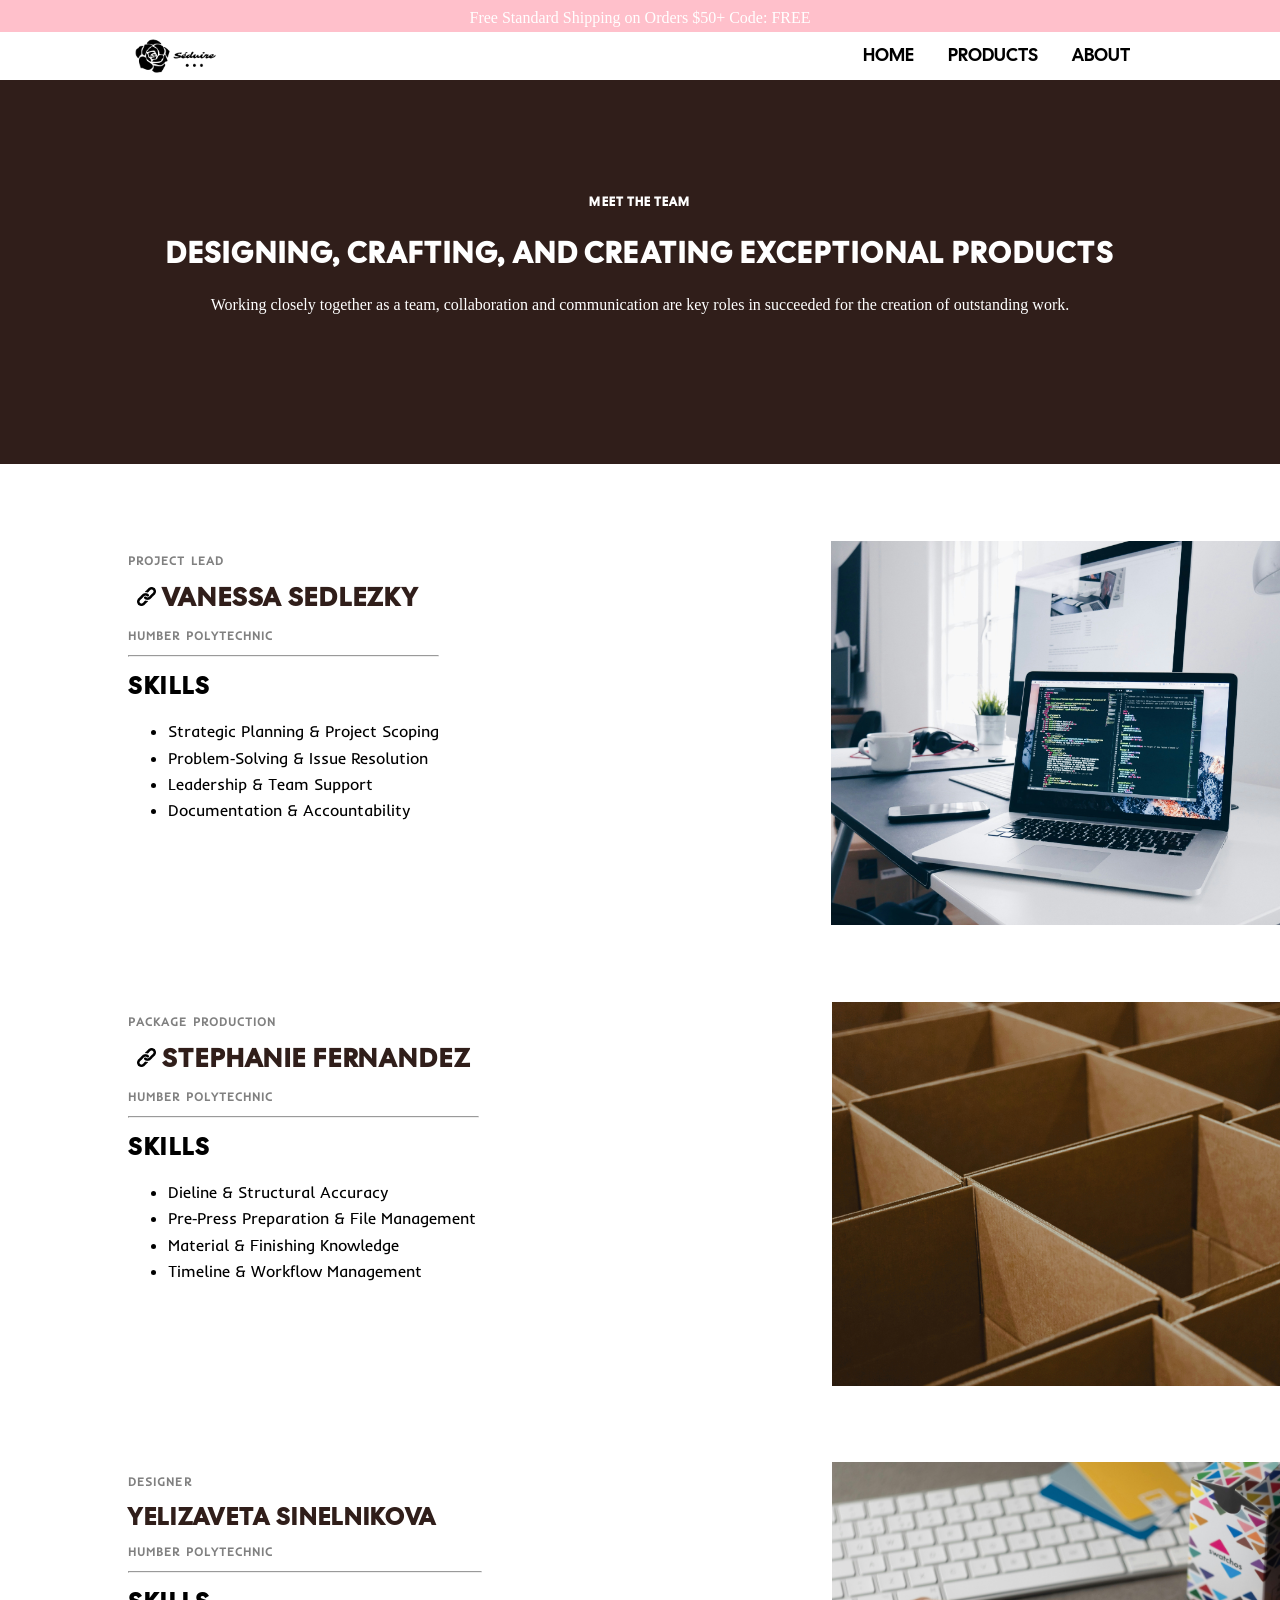
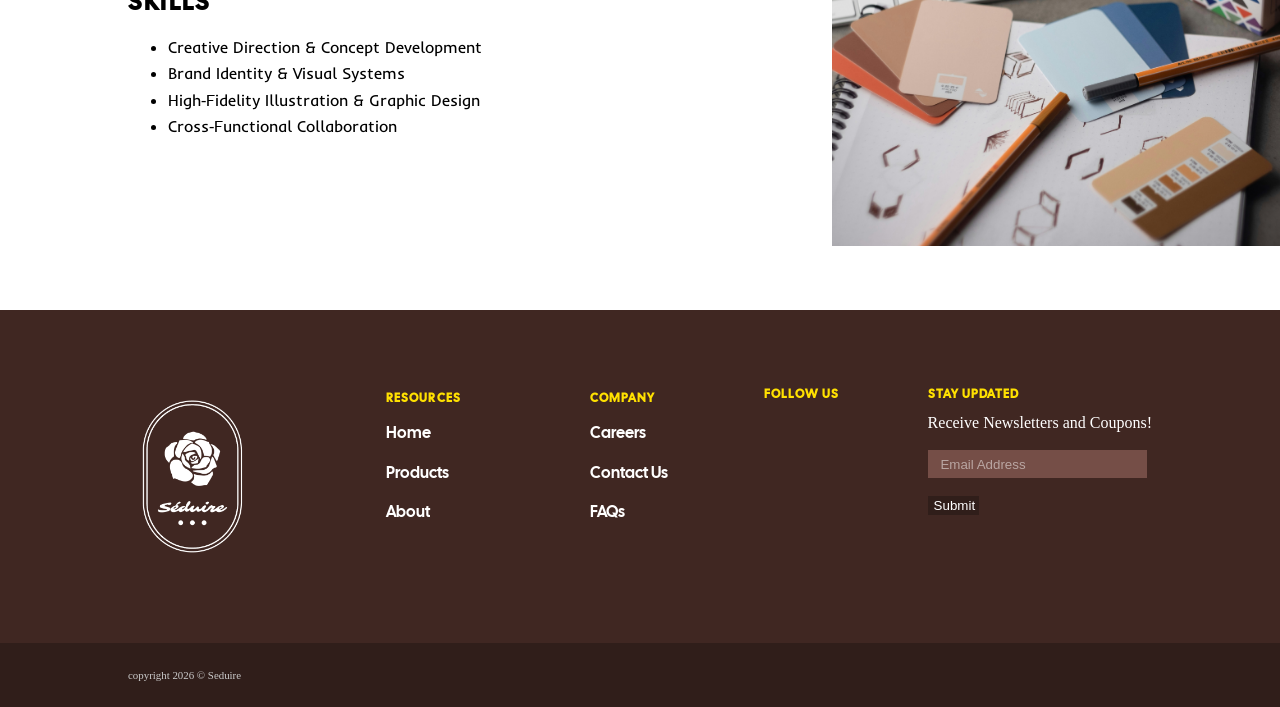
==== about.html @ 87f4331c "Add files via upload" ====
<!DOCTYPE html>
<html>

<head>
<title>Seduire</title>
<link rel="icon" type="image/x-icon" href="IMG/website-logo.png">
<meta name="description" content="Seduire Chocolates and Delicacies">
<meta name="keywords" content="">
<meta name="viewport" content="width=device-width, initial-scale=1">
<meta charset="UTF-8">
<link rel="stylesheet" href="CSS/style.css" type="text/css">
<link href='https://fonts.googleapis.com/css?family=Cal Sans' rel='stylesheet'>
<link href='https://fonts.googleapis.com/css?family=Inder' rel='stylesheet'>
<script src='https://kit.fontawesome.com/a076d05399.js' crossorigin='anonymous'></script>
</head>

<body>

    <div class="promo">
        <p>Free Standard Shipping on Orders $50+ Code: FREE</p>
    </div>

    <div class="nav" id="nav">
        <div class="nav-logo">
            <img src="IMG/Seduire-logo_Horizontal - Black.png" alt="">
        </div>

        <div class="nav-buttons">
            <ol>
            <li><a href="index.html">HOME</a></li>
            <li><a href="">PRODUCTS</a></li>
            <li><a href="">ABOUT</a></li>
            </ol>
        </div>

    </div>
    

    <section id="about-hero">
        <div>
    <h3>MEET THE TEAM</h3>
    <h1>DESIGNING, CRAFTING, AND CREATING EXCEPTIONAL PRODUCTS</h1>
    <p>Working closely together as a team, collaboration and communication are key roles in succeeded for the creation of outstanding work.</p>


        </div>
    </section>


    <section id="about-main">

        <div class="member">
            <div>
                <h3>PROJECT LEAD</h3>
                <a href="https://vanessasedlezky.com/" target="_blank">
                <img src="IMG/link.png" alt="">
                <h1>VANESSA SEDLEZKY</h1></a>
                </a>
                <h3>HUMBER POLYTECHNIC</h3>
                <hr>
                <h2>SKILLS</h2>

                <ul>
                    <li>Strategic Planning & Project Scoping</li>
                    <li>Problem‑Solving & Issue Resolution</li>
                    <li>Leadership & Team Support</li>
                    <li>Documentation & Accountability</li>
                </ul>
            </div>
            <div>
                <img src="IMG/coding.jpg" alt="">
            </div>
        </div>

        <div class="member">
            <div>
                <h3>PACKAGE PRODUCTION</h3>
                <a href="https://stephanie-fernandez-portfolio.webflow.io/" target="_blank">
                <img src="IMG/link.png" alt="">
                <h1>STEPHANIE FERNANDEZ</h1>
                </a>
                <h3>HUMBER POLYTECHNIC</h3>
                <hr>
                <h2>SKILLS</h2>

                <ul>
                    <li>Dieline & Structural Accuracy</li>
                    <li>Pre‑Press Preparation & File Management</li>
                    <li>Material & Finishing Knowledge</li>
                    <li>Timeline & Workflow Management</li>
                </ul>

            </div>
            <div>
                <img src="IMG/packaging.jpg" alt="">
            </div>
        </div>

        <div class="member">
            <div>
                <h3>DESIGNER</h3>
                <h1>YELIZAVETA SINELNIKOVA</h1>
                <h3>HUMBER POLYTECHNIC</h3>
                <hr>
                <h2>SKILLS</h2>

                <ul>
                    <li>Creative Direction & Concept Development</li>
                    <li>Brand Identity & Visual Systems</li>
                    <li>High‑Fidelity Illustration & Graphic Design</li>
                    <li>Cross‑Functional Collaboration</li>
                </ul>
            </div>
            <div>
                <img src="IMG/design.jpg" alt="">
            </div>
        </div>

    </section>


    <div class="footer">

        <div class="footer-flex">
            <div class="footer-logo">
                <img src="IMG/Seduire-logo_Vertical - White.png" alt="">
            </div>

            <div class="footer-nav">
            <ol>
                <li><h3>RESOURCES</h3></li>
                <li><a href="index.html">Home</a></li>
                <li><a href="">Products</a></li>
                <li><a href="">About</a></li>
            </ol>
            </div>

            <div class="footer-company">
            <ol>
                <li><h3>COMPANY</h3></li>
                <li><a href="">Careers</a></li>
                <li><a href="">Contact Us</a></li>
                <li><a href="">FAQs</a></li>
            </ol>
            </div>

            <div class="footer-social">
                <h3>FOLLOW US</h3>
                <a href=""><img src="IMG/instagram.png" alt=""></a>
                <a href=""><img src="IMG/video.png" alt=""></a>
            </div>

            <div class="footer-news">
                <h3>STAY UPDATED</h3>
                <p>Receive Newsletters and Coupons!</p>
                <form action=""><br>
                <input type="text" onfocus="this.value=''" id="email" name="email" value="Email Address"><br><br>
                <input type="submit" id="submit" value="Submit">
                </form>
            </div>

        </div>

       
    </div>

        <div class="copyright">
        <p>copyright 2026 © Seduire</p>
        </div>

</body>
</html>
---- CSS/style.css ----
body{
    margin: 0;
}

h1{
    font-family: 'Cal Sans';
    letter-spacing: 0.07em;
    color: #301E1A;
}

h3{
    font-family: 'Cal Sans';
    letter-spacing: 0.09em;
    font-size: 0.75em;
    color: rgb(255, 191, 0);
}

a, button, #submit{
    cursor: pointer;
}

p{
    color: black;
}

.pop-up{
    background-color: rgba(0, 0, 0, 0.421);
    z-index: 100;
    position: fixed;
    top: 0;
    left: 0;
    width: 100%;
    height: 100%;
    display: flex;
    justify-content: center;
    align-items: center;
}

.pop-up a{
    position: absolute;
    top: 25%;
    right: 26%;
    color: black;
    font-size: 2vw;
    text-decoration: none;
}

.pop-up img{
    height: 4vw;
}

.pop-promo{
    width: 25vw;
    background-color: rgb(255, 237, 215);
    height: 25vw;
}

.pop-promo img{
    height: 100%;
    width: auto;
}

.pop-content{
    background-color: rgb(255, 237, 215);
    width: 25vw;
    height: 25vw;
    text-align: center;
    display: flex;
    justify-content: center;
    align-items: center;
}

.pop-content form #email{
    width: 14vw;
    background-color: rgb(255, 255, 255);
    border: solid 2px rgb(67, 67, 67);
    height: 2vw;
    text-align: center;
}

.pop-content form #submit{
    width: 14vw;
    height: 2vw;
    background-color: pink;
    color: white;
    border: 0;
}

.pop-content button{
    background-color: transparent;
    border: 0;
    width: 8vw;
    height: 2vw;
    color:rgb(83, 83, 83);
    text-decoration: underline;
    margin-top: 0.5vw;
}

.pop-content h2{
    font-size: 2.5vw;
    font-family: 'Cal Sans';
    letter-spacing: 0.09em;
    margin: 0;

}

.pop-content h3{
    color: black;
    font-size: 0.75vw;
}

.promo{
    height: 2.5vw;
    background-color: pink;
    text-align: center;
}

.promo p{
    margin: 0;
    padding-top: 0.7vw;
    color: white;
}

.nav{
    background-color:white;
    border-bottom:  rgba(0, 0, 0, 0.5) 1px;
    width: 100%;
    height: 3.75vw;
    margin: 0;
    display: flex;
    flex-direction: row;
    justify-content: space-between;
    position: sticky;
    top: 0;
    z-index: 11;
}

.nav-logo{
    margin: auto 0 auto 10vw;
    color: black;
    height: inherit;
}

.nav-logo img{
    height: 100%;
}

.nav-buttons{
    margin: auto 10vw auto 0;
}

.nav ol{
    list-style: none;
    margin: 0;
}

.nav ol li{
    display: inline;
    margin-right: 1vw;
}

.nav a{
    text-decoration: none;
    color: black;
    font-size: 1.1em;
    background: linear-gradient(currentColor 0 0) 
    bottom left/
    var(--underline-width, 0%) 0.1em
    no-repeat;
    display: inline-block;
    padding: 0 .5em 0.15em;
    text-decoration: none;
    transition: background-size 0.5s;
    font-family: 'Cal Sans';
}

.nav a:hover{
    color: brown; 
    --underline-width: 100%;
    transition: 300ms;
}



/*--------HERO----------*/
#hero{
    background-color: aqua;
    height: 30vw;
    width: 100%;
}

.slideshow-container{
    height: inherit;
    overflow: hidden;
    position: relative;
}

.slideshow-container img{
    height: inherit;
    width: 100vw;
}

.prev, .next {
  cursor: pointer;
  position: absolute;
  top: 45%;
  width: auto;
  padding: 16px;
  margin-top: -22px;
  color: white;
  font-weight: bold;
  font-size: 3vw;
  transition: 0.6s ease;
  border-radius: 0 3px 3px 0;
  user-select: none;
}

.next {
  right: 0;
  border-radius: 3px 0 0 3px;
}

.hero-butt-1 button{
    background-color: pink;
    color: white;
    border: 0;
    width: 7vw;
    height: 2vw;
    position: absolute;
    top: 72%;
    left: 12%;
}

.hero-butt-1 button:hover{
    color: pink;
    background-color: transparent;
    border: solid 2px pink;
    transition: 300ms;
}

.hero-butt-2 button{
    background-color: white;
    color: black;
    border: 0;
    width: 7vw;
    height: 2vw;
    position: absolute;
    top: 65%;
    right: 10%;
}

.hero-butt-2 button:hover{
    color: white;
    background-color: transparent;
    border: solid 2px white;
    transition: 300ms;
}

.hero-butt-3 button{
    background-color: white;
    color: black;
    border: 0;
    width: 7vw;
    height: 2vw;
    position: absolute;
    top: 62%;
    left: 10.75%;
}

.hero-butt-3 button:hover{
    color:#252715;
    background-color: transparent;
    border: solid 2px #252715;
    transition: 300ms;
}

/*-------------MAIN-------------*/
#main, #tertiary{
    margin: 5vw 10vw 5vw 10vw;
}

.spring-header{
    display: flex;
    justify-content: space-between;
}

.spring-header button{
    color: white;
    background-color: black;
    width: 7vw;
    height: 3vw;
    border: 0;
    margin: auto 0 auto 0;
}

.spring-header button:hover{
    background-color: transparent;
    color: black;
    border: solid 2px black;
    transition: 300ms;
}

.collection-gallery{
    display: flex;
    justify-content: space-between;
}

.collection-item{
    width: 19vw;
    height: 17vw;
    position: relative;
    display: flex;
}

.collection-item img{
    width: inherit;
    overflow: hidden;
    align-items: center;
}

.collection-gallery h3{
    font-family: 'Inder';
    color: black;
    letter-spacing: 0.15vw;
    font-size: 0.9vw;
    margin: 0;
    margin-top: 0.7vw;
    padding: 0;
}

.overlay{
    bottom: 100%;
    position: absolute;
    width: 100%;
    height: 0%;
    text-align: center;
    transition: 400ms;
    overflow: hidden;
    display: flex;
}

.overlay button{
    background-color: white;
    border: solid 2px black;
    width: 16vw;
    height: 2.5vw;
    position: absolute;
    bottom: 6%;
    right: 8%;
    box-shadow: 0px 10px 40px -5px rgba(0, 0, 0, 0.15);
}

.overlay img{
    width: 100%;
    position: absolute;
    top: 0;
    left: 0;
    margin: auto;
}

.overlay button:hover{
    background-color: black;
    border: 0;
    color: white;
    transition: 300ms;
}

.collection-item:hover .overlay {
  bottom: 0;
  height: 100%;
  transition: 400ms;
}

.qualities{
    display: flex;
    justify-content: space-between;
    margin-bottom: 5vw;
}

.qualities div{
    width: 15vw;
    margin-top: 2vw;
}

.qualities img{
    height: 1.5vw;
    width: auto;
}

.qualities h2{
    font-family: 'Inder';
    letter-spacing: 0.15vw;
}

.flavour-collections{
    display: flex;
    justify-content: space-between;
    margin-top:1.5vw;
}

.flavour-collections .col{
    width: 25vw;
    height: 25vw;
}

.flavour-collections .col div{
    height: 18vw;
    width: inherit;
    overflow: hidden;
}

.flavour-collections .col div img{
    width: 100%;
    height: auto;
    transition: 300ms;
}

.flavour-collections img:hover{
    transform: scale(1.05);
    transition: 300ms;
}

.flavour-collections .col .btn-arrow{
    display: flex;
    align-items: center;
    height: 4vw;
    gap: 0.25vw;
}

.flavour-collections button{
    padding: 0;
    background-color: transparent;
    border: 0;
    letter-spacing: 0.15vw;
    font-size: 1.25vw;
    font-family: 'Inder';
}

/*-------SECONDARY---------*/
.secondary-about{
    height: 45vw;
    background-color: blue;
    margin: 5vw 0 5vw 0;
    overflow: hidden;
    position: relative;
}

.secondary-about img{
    width: 100%;
    position: absolute;
    bottom: -5%;
}

.about-text{
    position: absolute;
    left: 11%;
    top: 22%;
    width: 30vw;
}

.about-text h1{
    color: white;
}

.about-text p{
    color: white;
}

.about-text button{
    background-color: white;
    color: black;
    border: 0;
    width: 7vw;
    height: 2vw;
    margin-top: 1vw;
}

.about-text button:hover{
    color: white;
    background-color: transparent;
    border: solid 2px white;
    transition: 300ms;
}

#quad{
    margin-right: 0;
}

.sale{
    display: flex;
    height: 35vw;
    justify-content: space-between;
    margin-left: 10vw;
    align-items: center;
    margin-bottom: 7vw;
    gap: 10vw;
}

.sale .sale-img{
    display: flex;
    gap: 2vw;
    height: inherit;
}

.sale p{
    margin-top: 1.5vw;
    color: rgb(28, 28, 28);
}

.sale button{
    background-color: black;
    color: white;
    border: 0;
    height: 2vw;
    width: 8vw;
    transition: 300ms;
    margin-top: 1.5vw;
}

.sale button:hover{
    background-color: transparent;
    border: 2px solid black;
    color: black;
    transition: 300ms;
}

/*-------- ABOUT---------*/
#about-hero{
    background-color:  #301E1A;
    height: 30vw;
    text-align: center;
}

#about-hero div{
    padding: 8vw;
}

#about-hero h1{
    font-size: 2.25vw;
}

#about-hero h1, #about-hero h3,#about-hero p{
    color: white;
}

#about-main{
    margin-left: 10vw;
    margin-bottom: 5vw;
    width: 100%;
}

.member{
    height: 30vw;
    display: flex;
    justify-content: space-between;
    margin-top: 6vw;
    position: relative;
}

.member h3{
    color: gray;
    font-family: 'Inder';
}

.member h1{
    margin: 0;
}

.member h2{
    font-family: 'Cal Sans';
    margin-top: 1vw;
    letter-spacing: 0.2vw;
}

.member a{
    text-decoration: none;
    display: flex;
    align-items: center;
    gap: 0.5vw;
}


.member a{
    text-decoration: none;
    color: black;
    font-size: 1.1em;
    background: linear-gradient(currentColor 0 0) 
    bottom left/
    var(--underline-width, 0%) 0.1em
    no-repeat;
    padding: 0 .5em 0.15em;
    text-decoration: none;
    transition: background-size 0.5s;
    font-family: 'Cal Sans';
}

.member a:hover{
    color: brown; 
    --underline-width: 100%;
    transition: 300ms;
}


.member a img{
    height: 1.5vw;
}

.member img{
    height: 100%;
}

.member li{
    font-family: 'Inder';
    margin-top: 0.5vw;
}

.member .qr{
    height: 8vw;
    position: absolute;
    bottom: 0;
    left: 0;
}

/*---------FOOTER---------*/
.footer{
    background-color: #402722;
    height: 16vw;
    padding: 5vw 10vw 5vw 10vw;
}

.footer h3{
    color: rgb(255, 225, 0);
}

.footer-flex{
    display: flex;
    flex-direction: row;
    justify-content: space-between;
    height: inherit;
}

.footer-flex li{
    display: block;
    margin-bottom: 1.25vw;
}

.footer-flex a{
    color: white;
    text-decoration: none;
    background: linear-gradient(currentColor 0 0) 
    bottom left/
    var(--underline-width, 0%) 0.1em
    no-repeat;
    display: inline-block;
    padding: 0 .5em 0.15em 0;
    text-decoration: none;
    transition: background-size 0.5s;
    font-family: 'Cal sans';
    margin: 0;
}

.footer-flex a:hover{
    
    color: white; 
    --underline-width: 100%;
    transition: 300ms;
}

.footer-logo img{
    height: 100%;
}

.footer-news p{
    color: white;
    margin: 0;
}


.footer-news #email{
    width: 16vw;
    height: 2vw;
    background-color:#754e47;
    border: 0;
    color: rgba(255, 255, 255, 0.493);
    padding-left: 1vw;
}

.footer-news #submit{
    background-color: #301E1A;
    color: white;
    border: 0;
    width: 4vw;
    height: 1.5vw;
}

.copyright{
    background-color: #301E1A;
    height: 5vw;
}

.copyright p{
    color: rgb(203, 203, 203);
    margin: auto;
    padding-top: 2vw;
    padding-left: 10vw;
    font-size: 0.85vw;
}
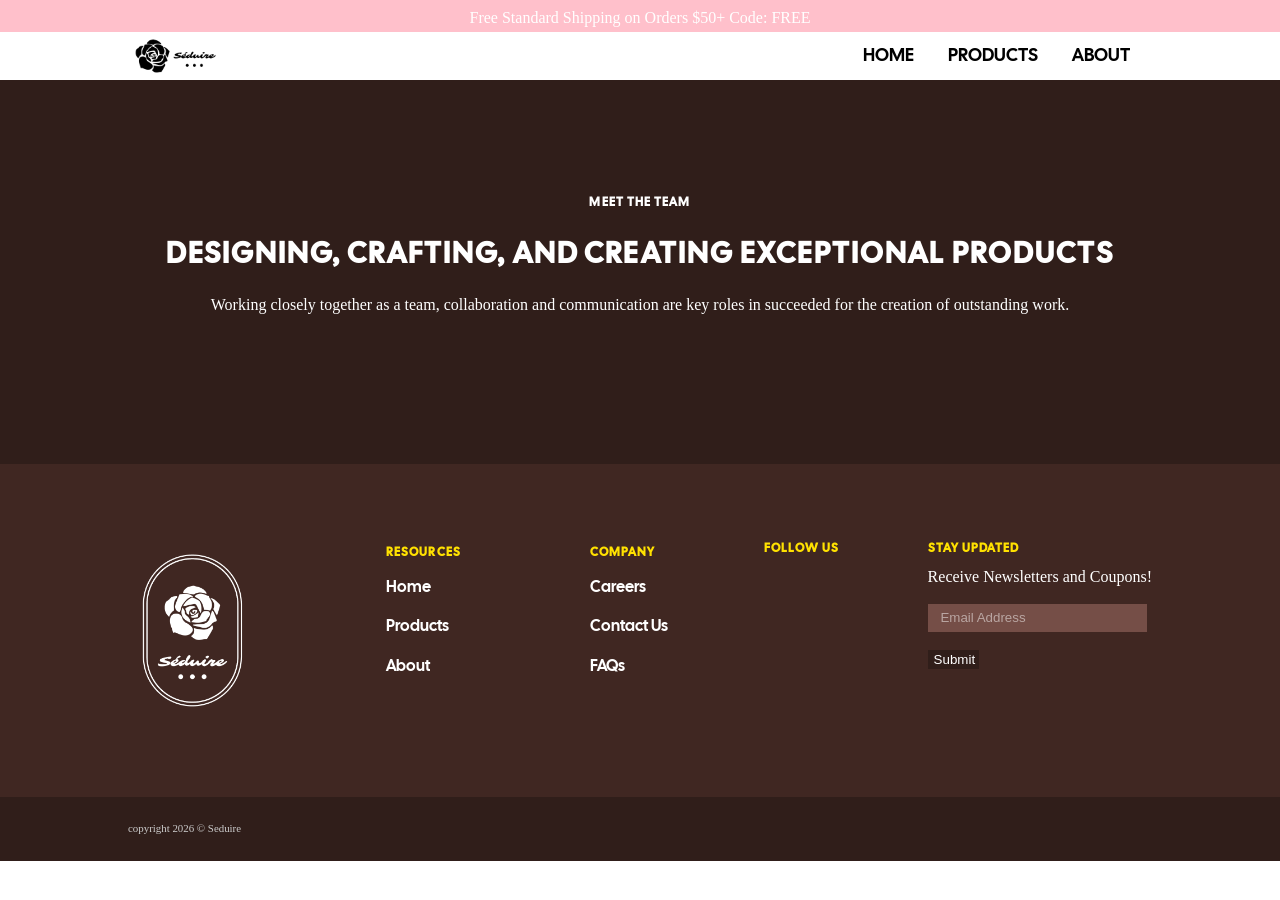
==== commit aae2e409: "Add files via upload" ====
--- a/about.html
+++ b/about.html
@@ -46,7 +46,7 @@
         </div>
     </section>
 
-
+<!--
     <section id="about-main">
 
         <div class="member">
@@ -117,7 +117,7 @@
         </div>
 
     </section>
-
+-->
 
     <div class="footer">
 
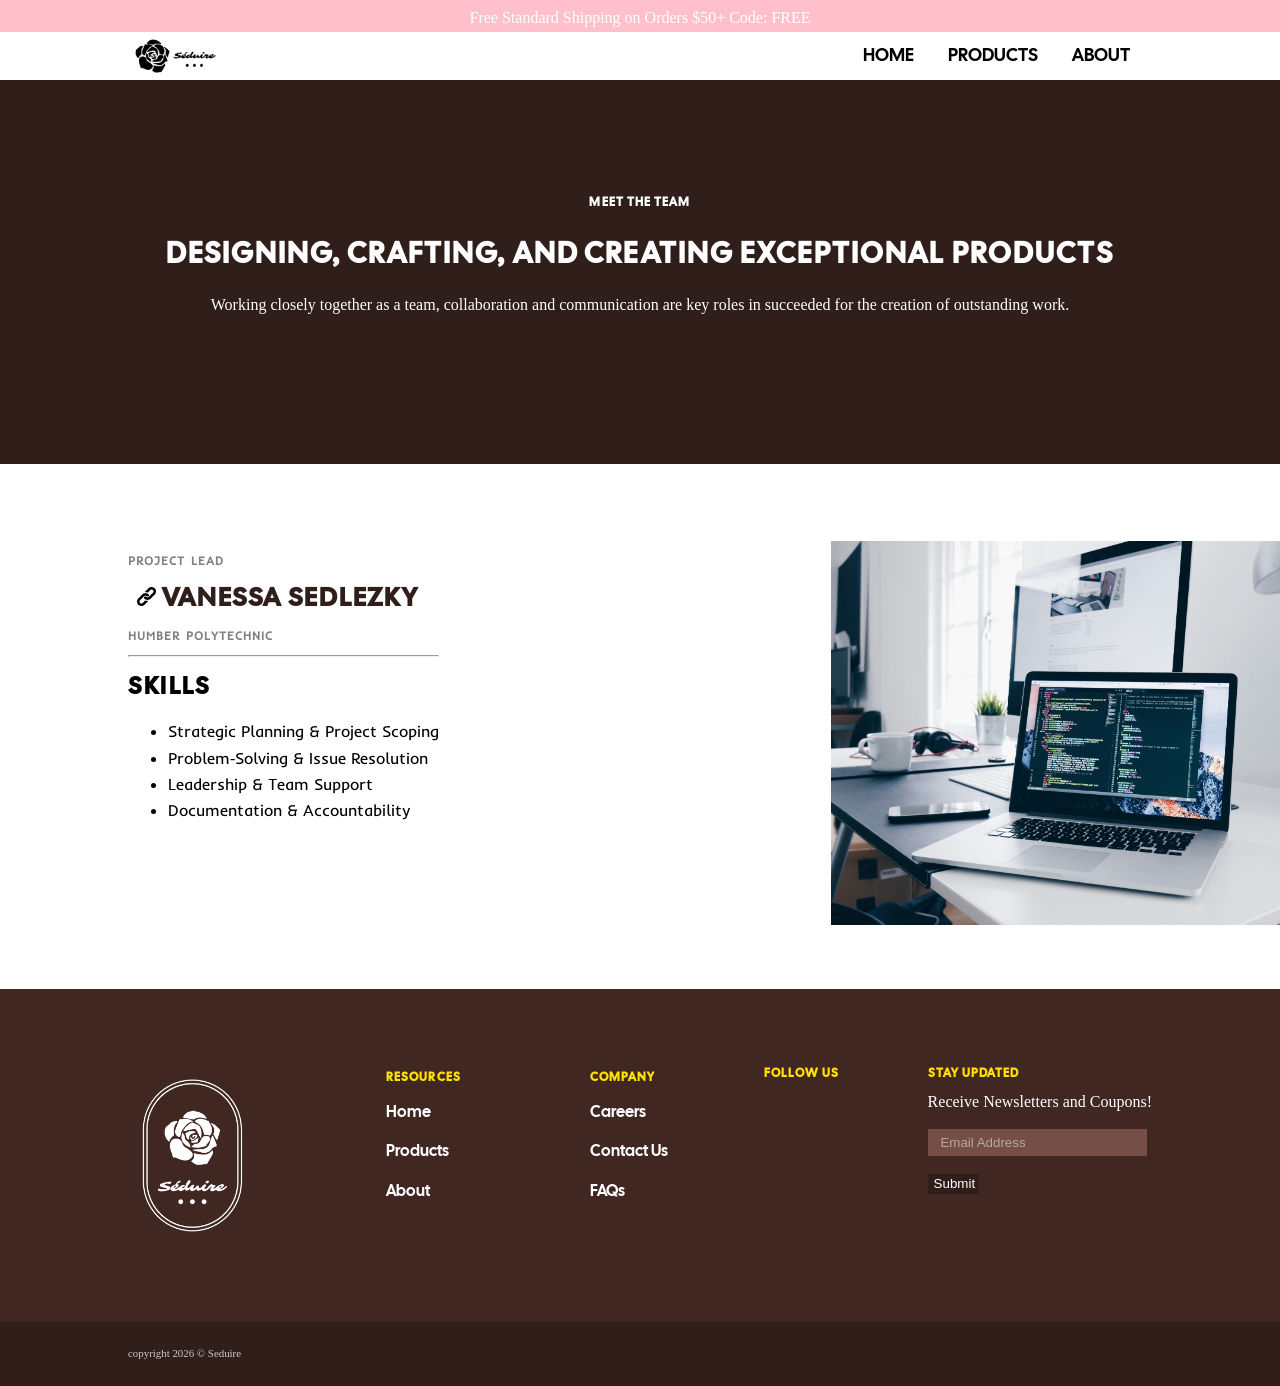
==== commit d69dec75: "Add files via upload" ====
--- a/about.html
+++ b/about.html
@@ -46,7 +46,6 @@
         </div>
     </section>
 
-<!--
     <section id="about-main">
 
         <div class="member">
@@ -67,11 +66,13 @@
                     <li>Documentation & Accountability</li>
                 </ul>
             </div>
+
             <div>
                 <img src="IMG/coding.jpg" alt="">
             </div>
         </div>
 
+        <!--
         <div class="member">
             <div>
                 <h3>PACKAGE PRODUCTION</h3>
@@ -115,9 +116,8 @@
                 <img src="IMG/design.jpg" alt="">
             </div>
         </div>
-
+-->
     </section>
--->
 
     <div class="footer">
 
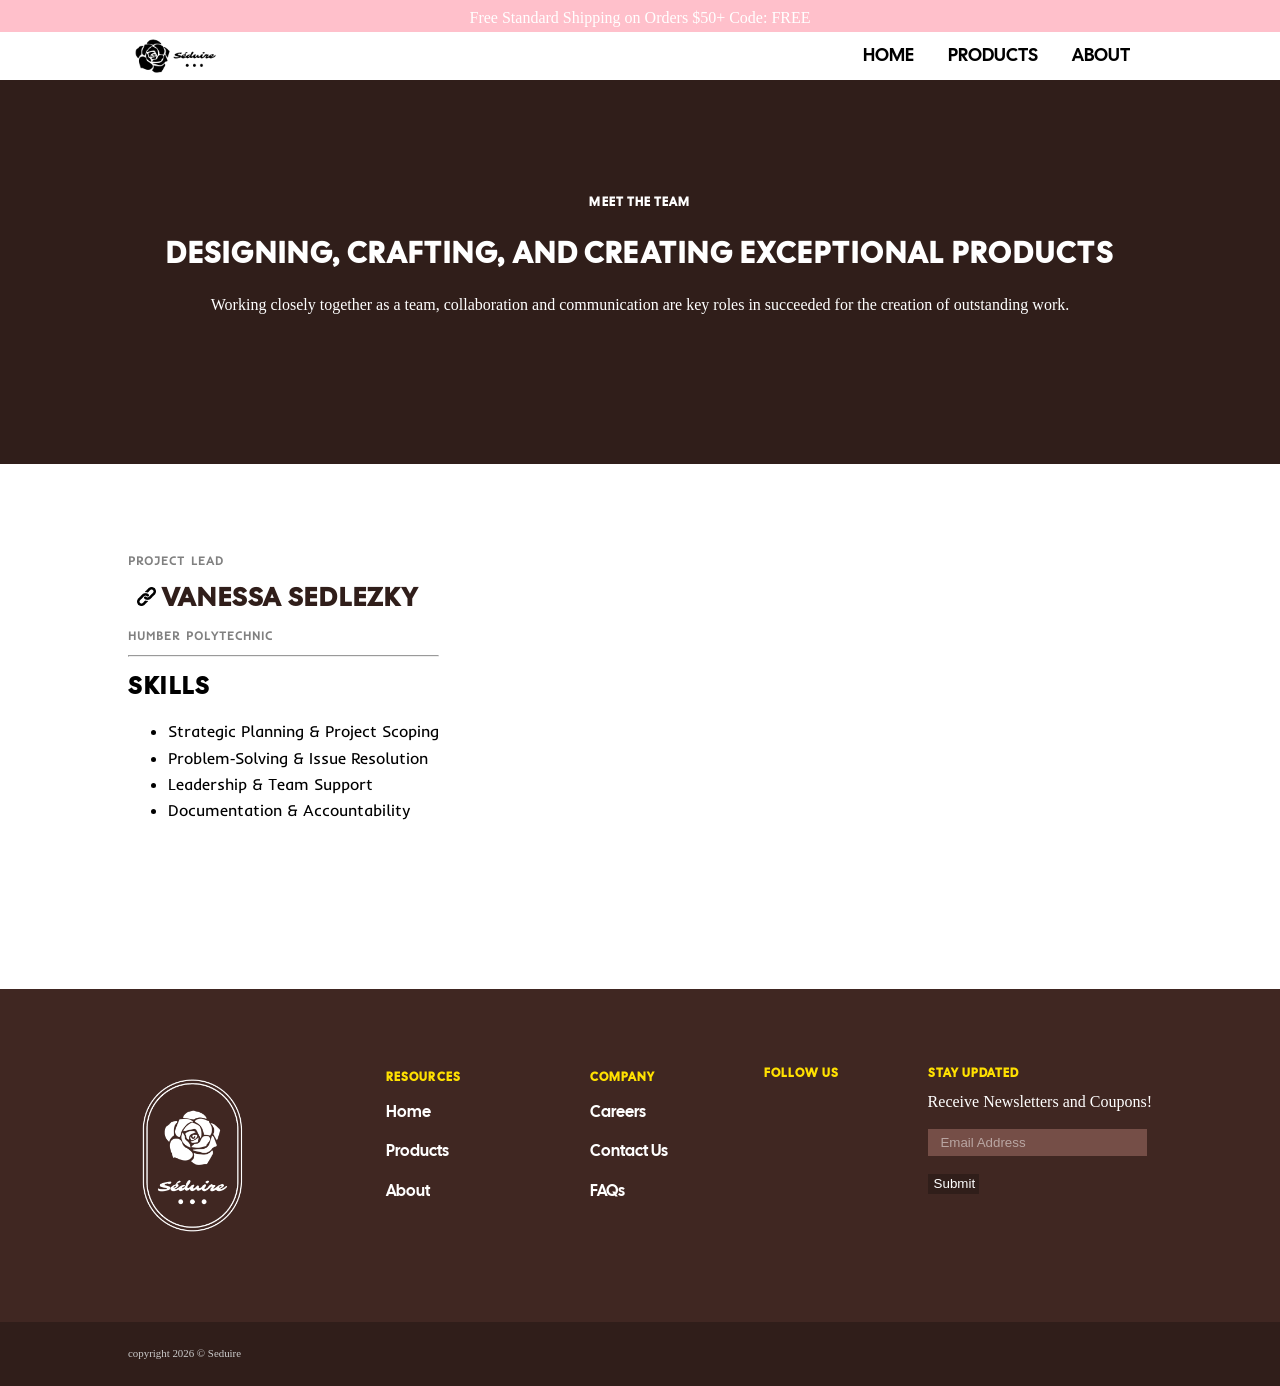
==== commit 4828de40: "Add files via upload" ====
--- a/about.html
+++ b/about.html
@@ -67,9 +67,6 @@
                 </ul>
             </div>
 
-            <div>
-                <img src="IMG/coding.jpg" alt="">
-            </div>
         </div>
 
         <!--
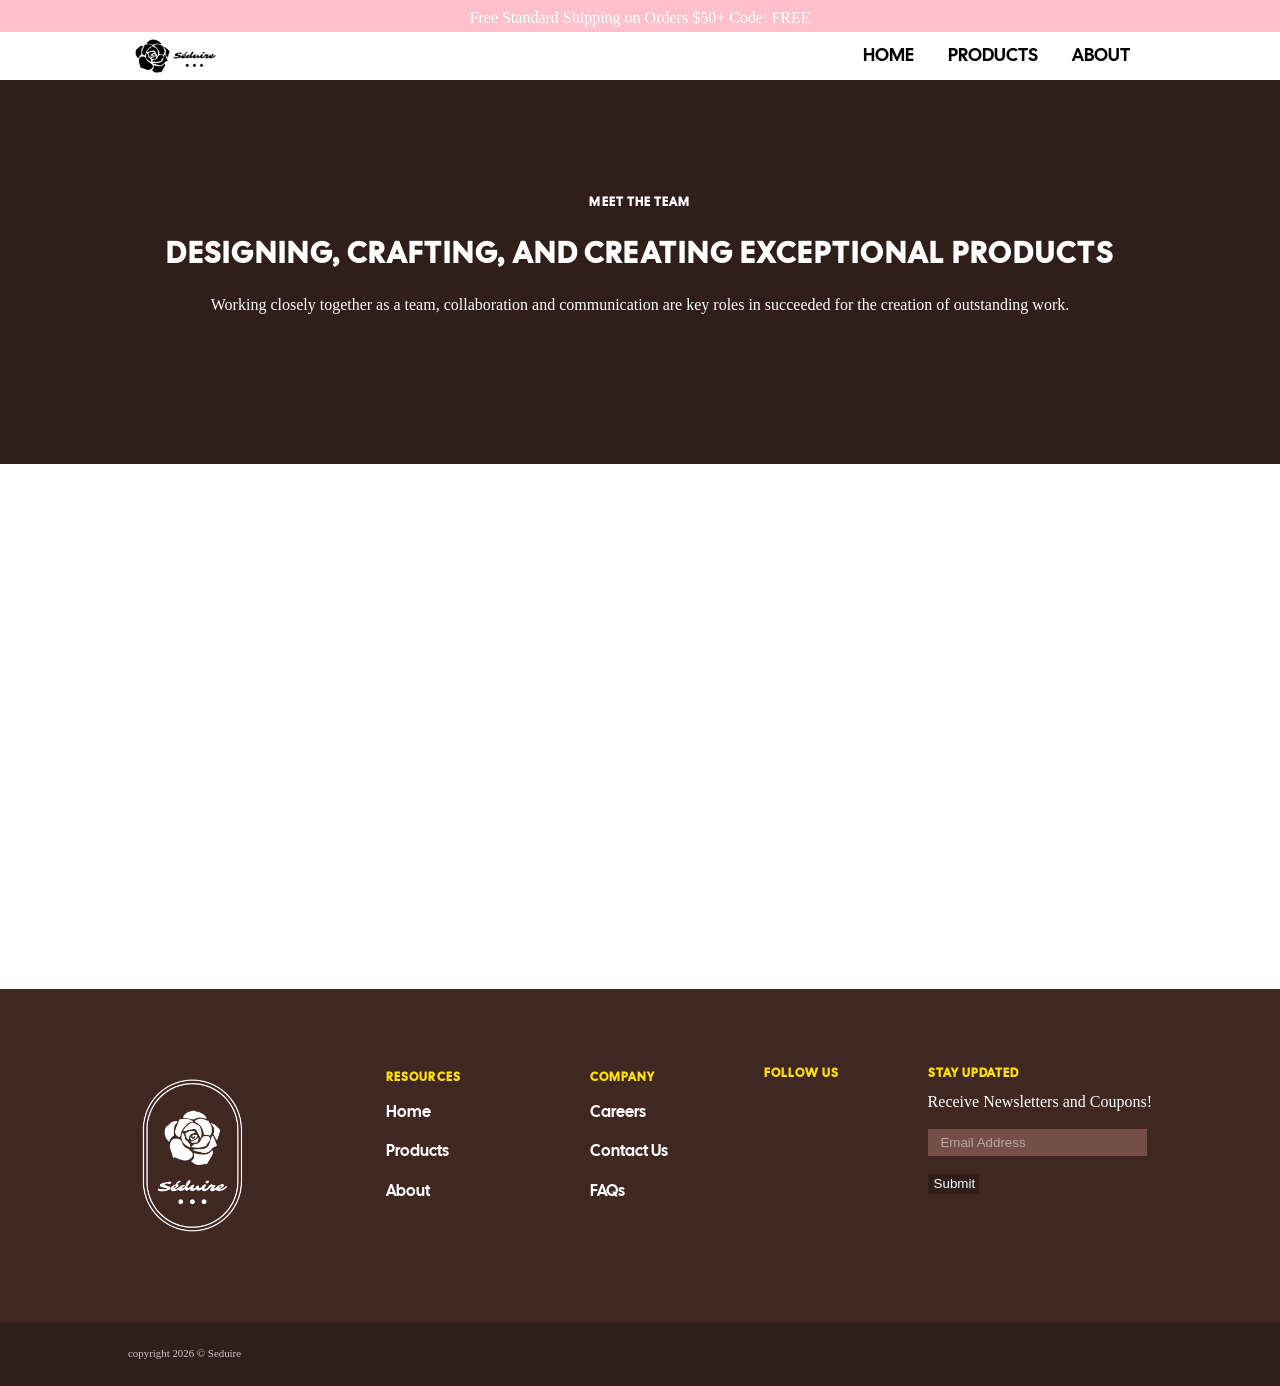
==== commit 5fc1a9a7: "Add files via upload" ====
--- a/about.html
+++ b/about.html
@@ -49,23 +49,6 @@
     <section id="about-main">
 
         <div class="member">
-            <div>
-                <h3>PROJECT LEAD</h3>
-                <a href="https://vanessasedlezky.com/" target="_blank">
-                <img src="IMG/link.png" alt="">
-                <h1>VANESSA SEDLEZKY</h1></a>
-                </a>
-                <h3>HUMBER POLYTECHNIC</h3>
-                <hr>
-                <h2>SKILLS</h2>
-
-                <ul>
-                    <li>Strategic Planning & Project Scoping</li>
-                    <li>Problem‑Solving & Issue Resolution</li>
-                    <li>Leadership & Team Support</li>
-                    <li>Documentation & Accountability</li>
-                </ul>
-            </div>
 
         </div>
 
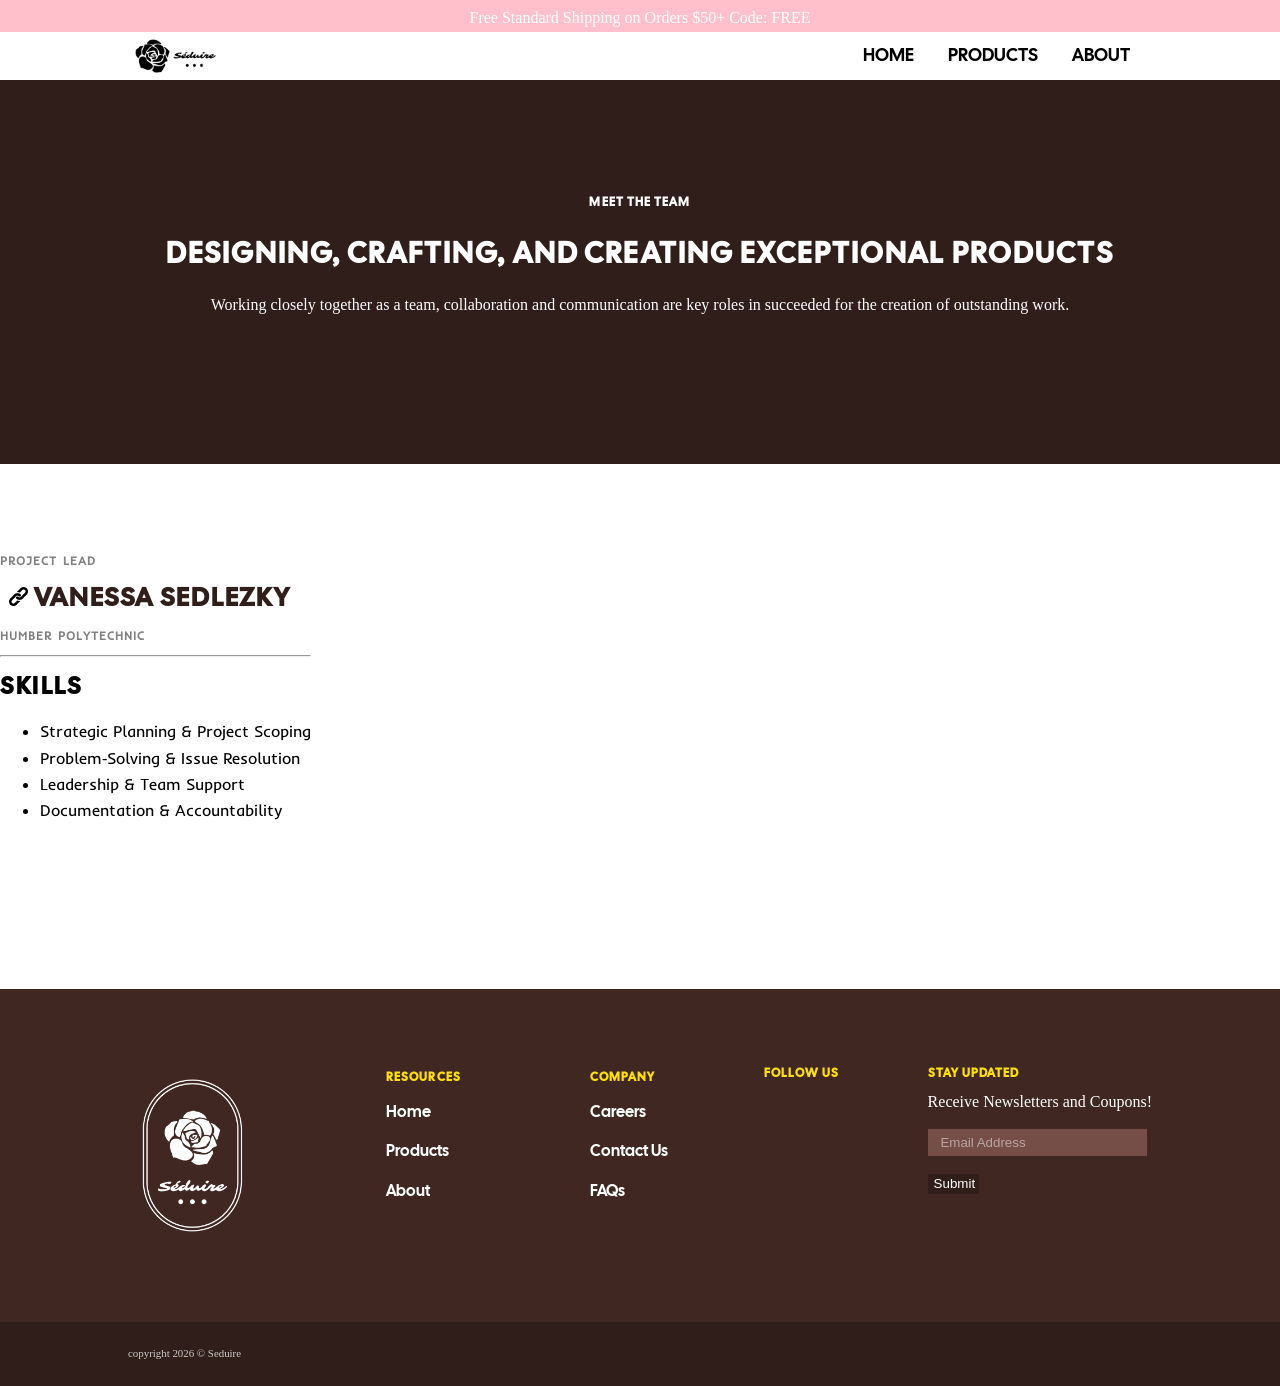
==== commit e5453cb6: "Add files via upload" ====
--- a/about.html
+++ b/about.html
@@ -49,6 +49,23 @@
     <section id="about-main">
 
         <div class="member">
+            <div>
+                <h3>PROJECT LEAD</h3>
+                <a href="https://vanessasedlezky.com/" target="_blank">
+                <img src="IMG/link.png" alt="">
+                <h1>VANESSA SEDLEZKY</h1></a>
+                </a>
+                <h3>HUMBER POLYTECHNIC</h3>
+                <hr>
+                <h2>SKILLS</h2>
+
+                <ul>
+                    <li>Strategic Planning & Project Scoping</li>
+                    <li>Problem‑Solving & Issue Resolution</li>
+                    <li>Leadership & Team Support</li>
+                    <li>Documentation & Accountability</li>
+                </ul>
+            </div>
 
         </div>
 
--- a/CSS/style.css
+++ b/CSS/style.css
@@ -544,7 +544,6 @@
 }
 
 #about-main{
-    margin-left: 10vw;
     margin-bottom: 5vw;
     width: 100%;
 }
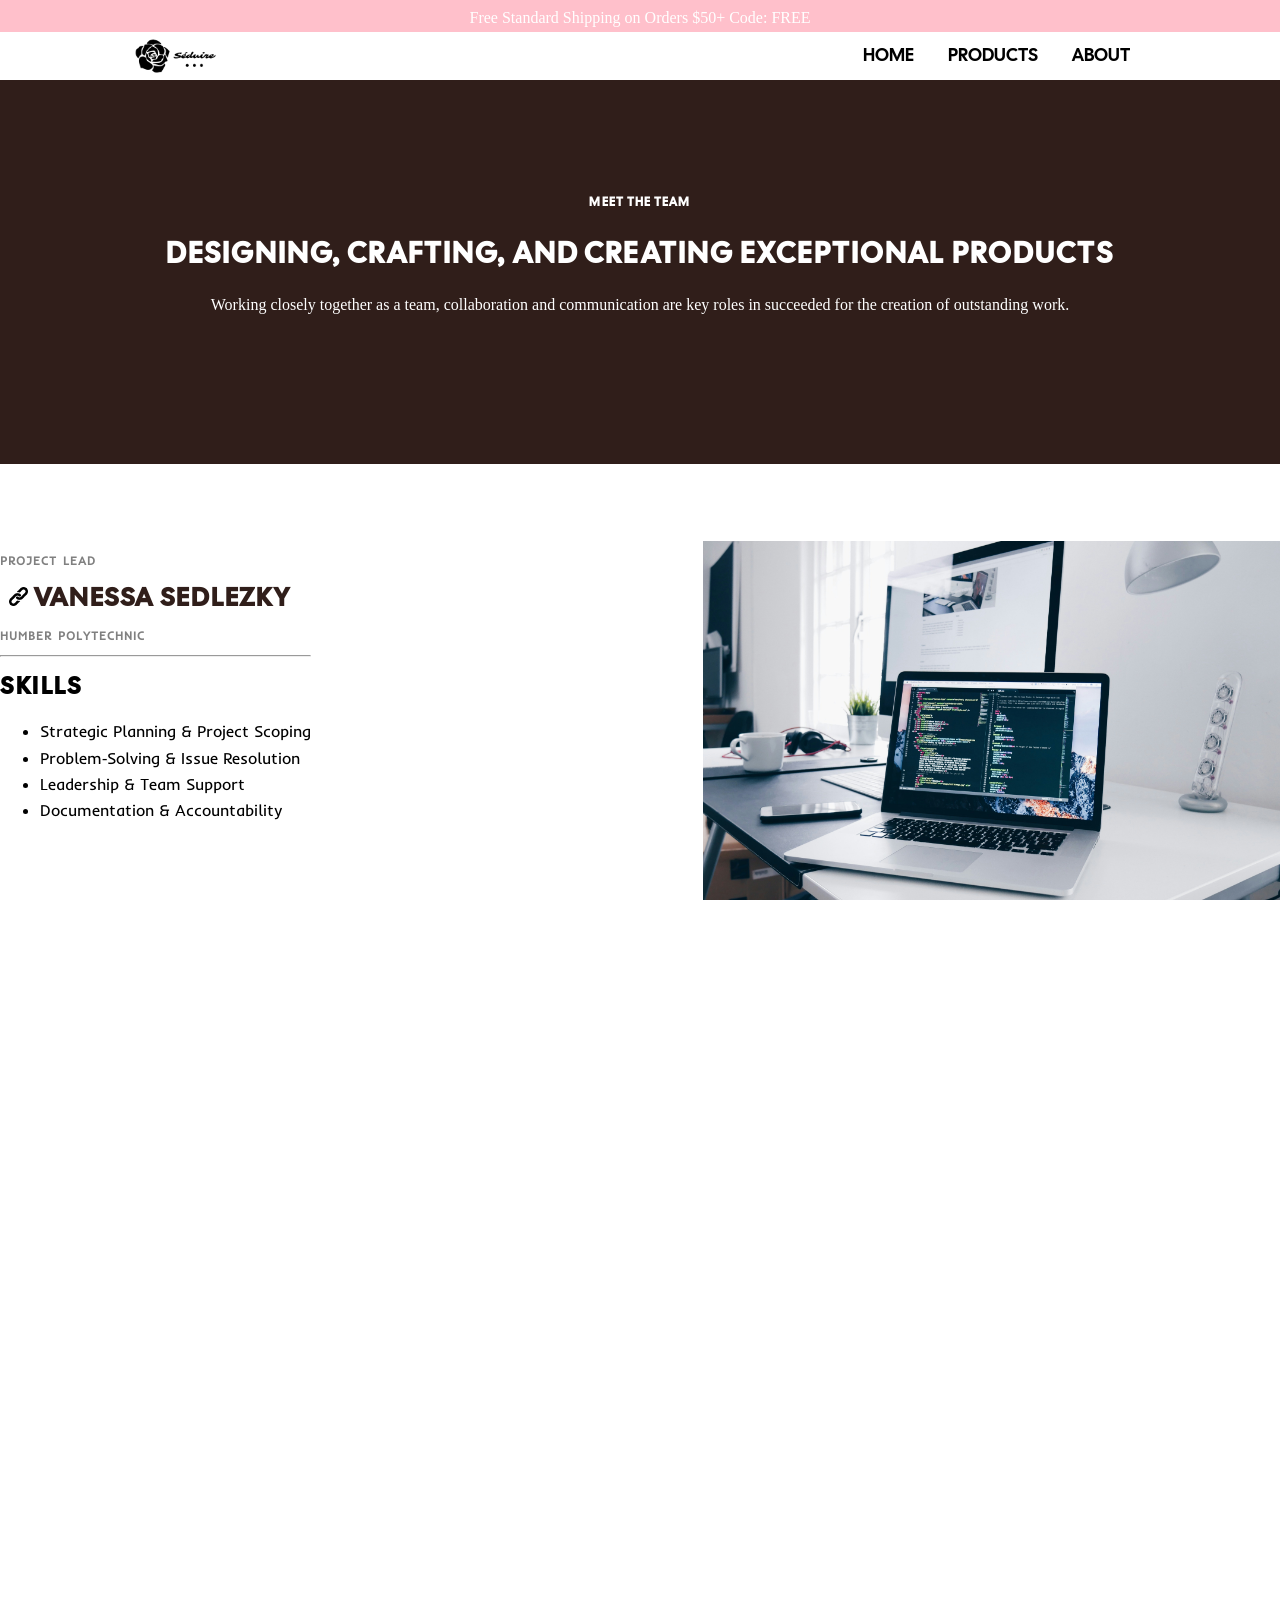
==== commit 0626a3d3: "Add files via upload" ====
--- a/about.html
+++ b/about.html
@@ -49,7 +49,7 @@
     <section id="about-main">
 
         <div class="member">
-            <div>
+            <div class="mem-con">
                 <h3>PROJECT LEAD</h3>
                 <a href="https://vanessasedlezky.com/" target="_blank">
                 <img src="IMG/link.png" alt="">
@@ -66,12 +66,14 @@
                     <li>Documentation & Accountability</li>
                 </ul>
             </div>
+            <div>
+                <img src="IMG/coding.jpg" alt="">
+            </div>
 
         </div>
 
-        <!--
         <div class="member">
-            <div>
+            <div class="mem-con">
                 <h3>PACKAGE PRODUCTION</h3>
                 <a href="https://stephanie-fernandez-portfolio.webflow.io/" target="_blank">
                 <img src="IMG/link.png" alt="">
@@ -95,7 +97,7 @@
         </div>
 
         <div class="member">
-            <div>
+            <div class="mem-con">
                 <h3>DESIGNER</h3>
                 <h1>YELIZAVETA SINELNIKOVA</h1>
                 <h3>HUMBER POLYTECHNIC</h3>
@@ -113,7 +115,7 @@
                 <img src="IMG/design.jpg" alt="">
             </div>
         </div>
--->
+
     </section>
 
     <div class="footer">
--- a/CSS/style.css
+++ b/CSS/style.css
@@ -1,5 +1,21 @@
 body{
     margin: 0;
+  overflow-x: hidden;
+  overflow-y: auto;
+  /* Optional: Prevents the bounce/overscroll effect */
+  position: fixed;
+  top: 0;
+  bottom: 0;
+  left: 0;
+  right: 0;
+  width: 100%;
+  height: 100%;
+}
+
+html{
+    
+  overflow-x: hidden;
+  max-width: 100%;
 }
 
 h1{
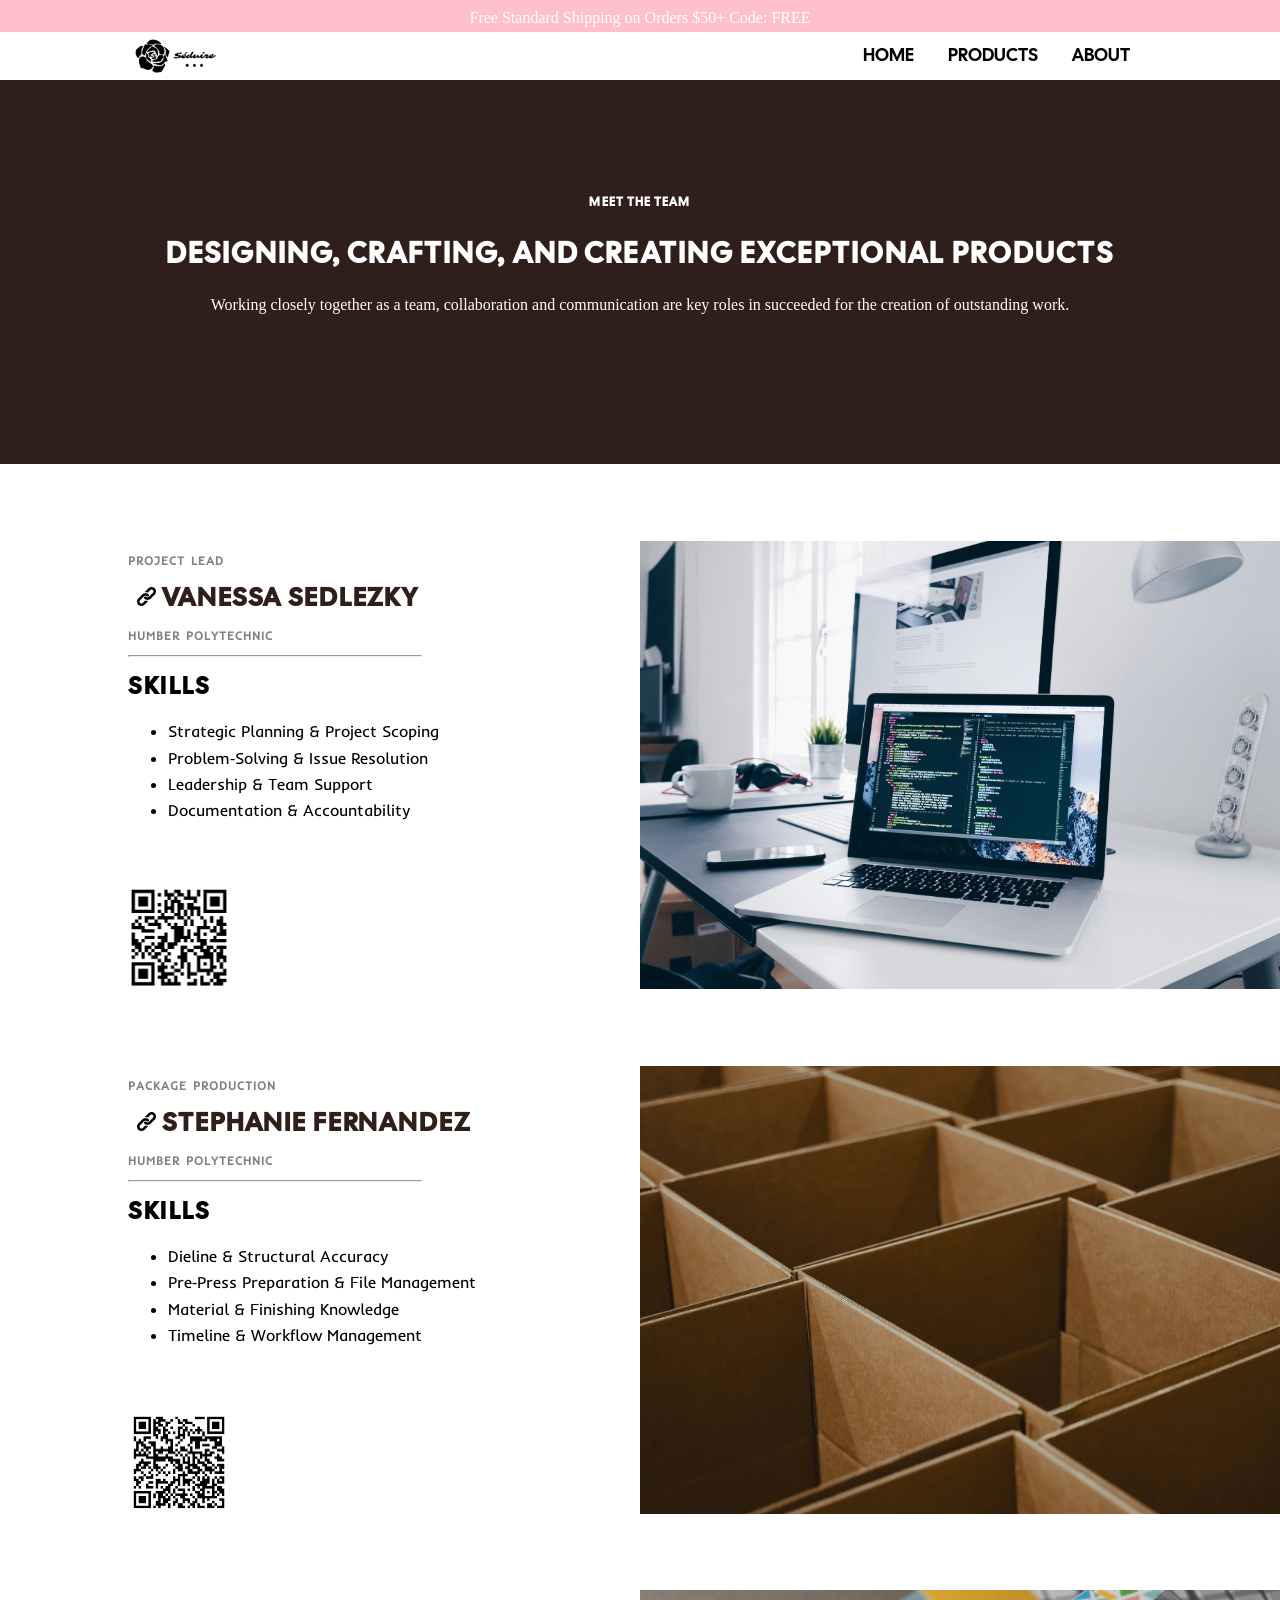
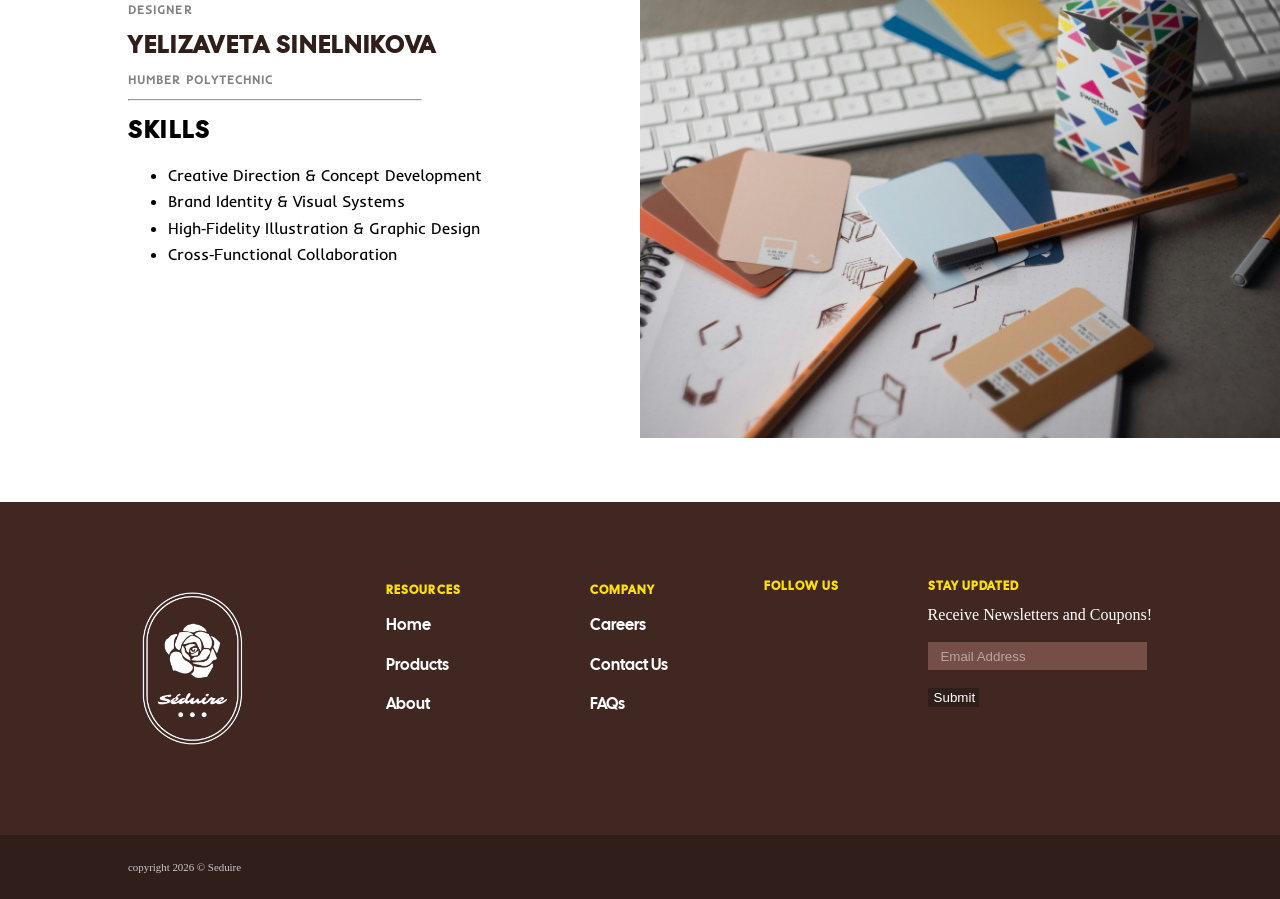
==== commit c9a06fb8: "Add files via upload" ====
--- a/about.html
+++ b/about.html
@@ -46,10 +46,11 @@
         </div>
     </section>
 
+
     <section id="about-main">
 
         <div class="member">
-            <div class="mem-con">
+            <div>
                 <h3>PROJECT LEAD</h3>
                 <a href="https://vanessasedlezky.com/" target="_blank">
                 <img src="IMG/link.png" alt="">
@@ -65,15 +66,15 @@
                     <li>Leadership & Team Support</li>
                     <li>Documentation & Accountability</li>
                 </ul>
+                <img src="IMG/vanessa-code.png" class="qr" alt="">
             </div>
             <div>
                 <img src="IMG/coding.jpg" alt="">
             </div>
-
         </div>
 
         <div class="member">
-            <div class="mem-con">
+            <div>
                 <h3>PACKAGE PRODUCTION</h3>
                 <a href="https://stephanie-fernandez-portfolio.webflow.io/" target="_blank">
                 <img src="IMG/link.png" alt="">
@@ -90,6 +91,7 @@
                     <li>Timeline & Workflow Management</li>
                 </ul>
 
+                <img src="IMG/stephanie-code.png" class="qr" alt="">
             </div>
             <div>
                 <img src="IMG/packaging.jpg" alt="">
@@ -97,7 +99,7 @@
         </div>
 
         <div class="member">
-            <div class="mem-con">
+            <div>
                 <h3>DESIGNER</h3>
                 <h1>YELIZAVETA SINELNIKOVA</h1>
                 <h3>HUMBER POLYTECHNIC</h3>
@@ -117,6 +119,7 @@
         </div>
 
     </section>
+
 
     <div class="footer">
 
--- a/CSS/style.css
+++ b/CSS/style.css
@@ -1,21 +1,7 @@
-body{
-    margin: 0;
+body, html{
+    margin: 0;
+  max-width: 100%;
   overflow-x: hidden;
-  overflow-y: auto;
-  /* Optional: Prevents the bounce/overscroll effect */
-  position: fixed;
-  top: 0;
-  bottom: 0;
-  left: 0;
-  right: 0;
-  width: 100%;
-  height: 100%;
-}
-
-html{
-    
-  overflow-x: hidden;
-  max-width: 100%;
 }
 
 h1{
@@ -37,6 +23,11 @@
 
 p{
     color: black;
+}
+
+.pop-box{
+    position: relative;
+    display: flex;
 }
 
 .pop-up{
@@ -52,10 +43,10 @@
     align-items: center;
 }
 
-.pop-up a{
-    position: absolute;
-    top: 25%;
-    right: 26%;
+.pop-box a{
+    position: absolute;
+    top: 5%;
+    right: 6%;
     color: black;
     font-size: 2vw;
     text-decoration: none;
@@ -459,6 +450,7 @@
     margin: 5vw 0 5vw 0;
     overflow: hidden;
     position: relative;
+    width: 100%;
 }
 
 .secondary-about img{
@@ -505,11 +497,15 @@
 .sale{
     display: flex;
     height: 35vw;
-    justify-content: space-between;
+    justify-content: left;
     margin-left: 10vw;
     align-items: center;
     margin-bottom: 7vw;
-    gap: 10vw;
+    gap: 20vw;
+}
+
+.sale div{
+    width: 40vw;
 }
 
 .sale .sale-img{
@@ -561,15 +557,19 @@
 
 #about-main{
     margin-bottom: 5vw;
-    width: 100%;
+    margin-left: 10vw;
 }
 
 .member{
-    height: 30vw;
-    display: flex;
-    justify-content: space-between;
+    height: 35vw;
+    display: flex;
+    justify-content: left;
     margin-top: 6vw;
     position: relative;
+}
+
+.member div{
+    width: 40vw;
 }
 
 .member h3{
@@ -580,6 +580,12 @@
 .member h1{
     margin: 0;
 }
+
+hr{
+    margin-right: 17vw;
+}
+
+
 
 .member h2{
     font-family: 'Cal Sans';
@@ -588,14 +594,10 @@
 }
 
 .member a{
-    text-decoration: none;
     display: flex;
     align-items: center;
     gap: 0.5vw;
-}
-
-
-.member a{
+
     text-decoration: none;
     color: black;
     font-size: 1.1em;
@@ -622,6 +624,7 @@
 
 .member img{
     height: 100%;
+    text-align: right;
 }
 
 .member li{
@@ -634,6 +637,7 @@
     position: absolute;
     bottom: 0;
     left: 0;
+    z-index: 10000;
 }
 
 /*---------FOOTER---------*/
